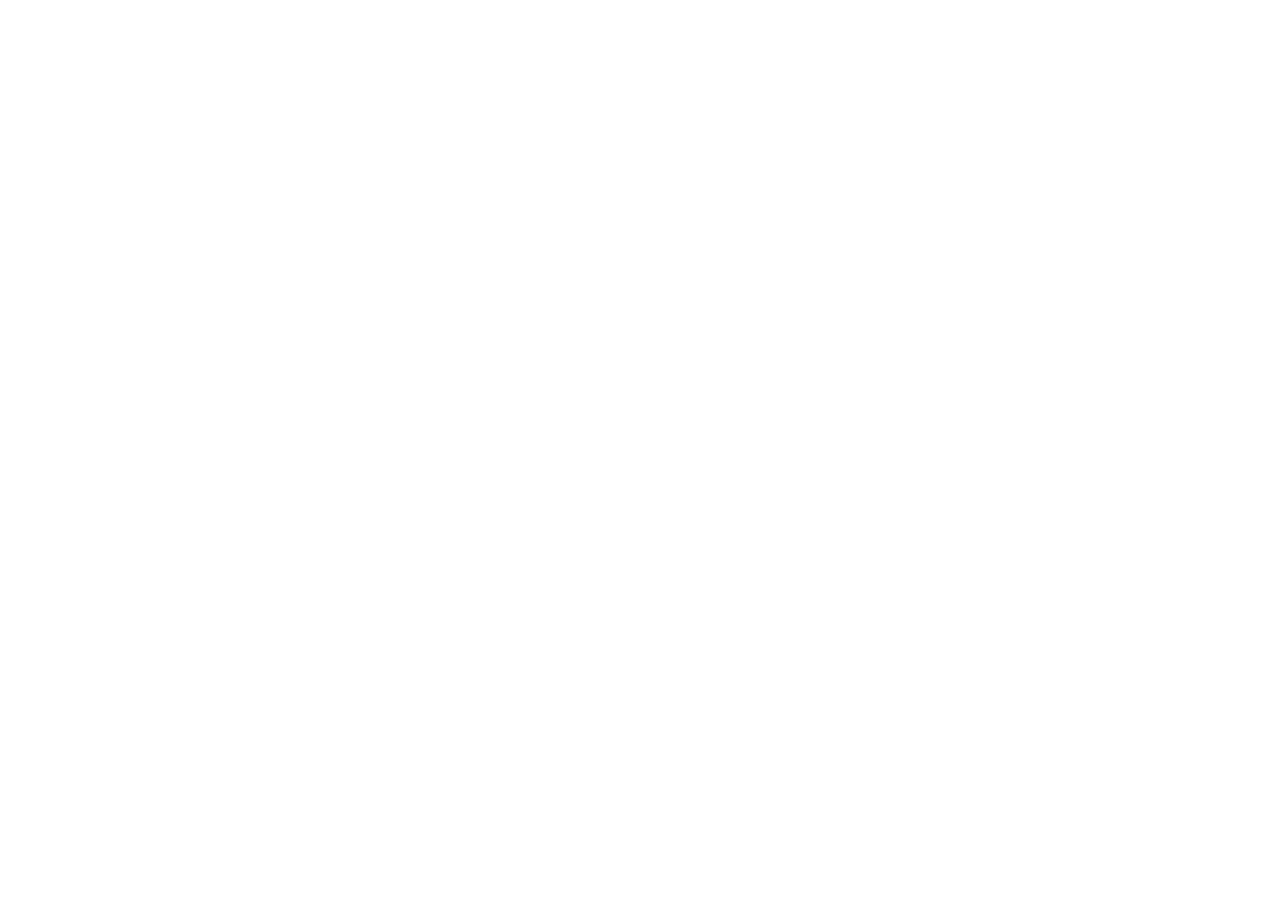
==== postulacion.html @ 3858e473 "postulacion.html" ====
<!DOCTYPE html>
<html lang="es">
<head>
  <meta charset="UTF-8" />
  <meta name="viewport" content="width=device-width, initial-scale=1.0"/>
  <title>Postulación Staff</title>
  <link rel="stylesheet" href="estilos.css" />
  <link rel="stylesheet" href="animaciones.css" />
</head>
<body>
  <!-- Barra de navegación -->
  <div class="navbar">
    <a href="postulacion.html">Postular</a>
    <a href="apelar.html">Apelar baneo</a>
  </div>

  <div class="intro animate-fade-in">Cuéntanos más sobre ti...</div>

  <div class="container animate-slide-up">
    <div class="profile animate-zoom-in">
      <div class="profile-pic">
        <img id="avatar" src="default.png" alt="Foto de perfil" />
      </div>
      <div class="profile-name" id="username">Usuario</div>
    </div>

    <form class="formulario animate-fade-in" id="formulario">
      <input type="text" id="edad" placeholder="Edad" required />
      <textarea id="pais" placeholder="País" required></textarea>
      <textarea id="experiencia" placeholder="¿Tienes experiencia previa?" required></textarea>
      <button type="button" id="next">Siguiente</button>
    </form>
  </div>

  <img src="Paimon.gif" alt="Decoración" class="decoracion-img animate-float" />

 <script>
  const user = JSON.parse(localStorage.getItem("discordUser"));
  if (user) {
    const avatarFormat = user.avatar.startsWith("a_") ? "gif" : "png";
    const avatarURL = `https://cdn.discordapp.com/avatars/${user.id}/${user.avatar}.${avatarFormat}`;
    document.getElementById("avatar").src = avatarURL;
    document.getElementById("username").textContent = user.username;
  } else {
    const hash = window.location.hash;
    if (hash.includes("access_token")) {
      const params = new URLSearchParams(hash.slice(1));
      const token = params.get("access_token");

      fetch("https://discord.com/api/users/@me", {
        headers: { Authorization: `Bearer ${token}` }
      })
        .then(res => res.json())
        .then(userData => {
          localStorage.setItem("discordUser", JSON.stringify(userData));
          location.reload();
        });
    } else {
      window.location.href = "https://discord.com/oauth2/authorize?client_id=1377488695799582811&response_type=code&redirect_uri=https%3A%2F%2FJazMine1920.github.io%2Fpostulacion.html&scope=identify";
    }
  }

  document.getElementById("next").addEventListener("click", () => {
    const edad = document.getElementById("edad").value;
    const pais = document.getElementById("pais").value;
    const experiencia = document.getElementById("experiencia").value;

    const formulario = document.getElementById("formulario");
    formulario.innerHTML = `
      <textarea id="razon" placeholder="¿Por qué quieres ser parte del staff?" required></textarea>
      <textarea id="horario" placeholder="¿Qué horario tienes disponible?" required></textarea>
      <textarea id="historial" placeholder="¿Has sido parte de algún staff antes?" required></textarea>
      <button type="submit">Enviar</button>
    `;

    formulario.addEventListener("submit", e => {
      e.preventDefault();

      const razon = document.getElementById("razon").value;
      const horario = document.getElementById("horario").value;
      const historial = document.getElementById("historial").value;

      const avatarUrl = `https://cdn.discordapp.com/avatars/${user.id}/${user.avatar}.${user.avatar.startsWith("a_") ? "gif" : "png"}`;

      fetch("https://discord.com/api/webhooks/WEBHOOK_ID/WEBHOOK_TOKEN", {
        method: "POST",
        headers: { "Content-Type": "application/json" },
        body: JSON.stringify({
          embeds: [
            {
              title: "📥 Nueva Postulación de Staff",
              color: 0x4f46e5,
              fields: [
                { name: "👤 Usuario", value: `${user.username}#${user.discriminator} (ID: ${user.id})`, inline: false },
                { name: "Edad", value: edad || "No respondido", inline: true },
                { name: "País", value: pais || "No respondido", inline: true },
                { name: "Experiencia previa", value: experiencia || "No respondido", inline: false },
                { name: "Razón para ser staff", value: razon || "No respondido", inline: false },
                { name: "Horario disponible", value: horario || "No respondido", inline: true },
                { name: "Historial como staff", value: historial || "No respondido", inline: false }
              ],
              thumbnail: { url: avatarUrl },
              footer: { text: `ID del usuario: ${user.id}` },
              timestamp: new Date().toISOString()
            }
          ]
        })
      }).then(() => {
        alert("✅ ¡Postulación enviada correctamente!");
        location.reload();
      });
    });
  });
</script>
---- estilos.css ----
body {
  font-family: sans-serif;
  background: linear-gradient(to bottom right, #ffffff, #e2ab73);
  height: 100vh;
  margin: 0;
  display: flex;
  flex-direction: column;
  align-items: center;
  justify-content: flex-start;
  padding-top: 80px;
}
.navbar {
  position: fixed;
  top: 0;
  width: 100%;
  background-color: white;
  display: flex;
  justify-content: center;
  gap: 2rem;
  padding: 1rem 0;
  box-shadow: 0 4px 8px rgba(0, 0, 0, 0.1);
  z-index: 100;
}
.navbar a {
  text-decoration: none;
  color: #333;
  font-weight: bold;
  padding: 0.5rem 1rem;
  border-radius: 10px;
  transition: background-color 0.3s;
}
.navbar a:hover {
  background-color: #eee;
}
.intro {
  font-size: 1.5rem;
  font-weight: bold;
  margin-bottom: 2rem;
}
.container {
  background: white;
  display: flex;
  border-radius: 20px;
  box-shadow: 0 10px 30px rgba(0, 0, 0, 0.1);
  padding: 2rem;
  max-width: 800px;
  width: 100%;
  gap: 2rem;
  z-index: 1;
}
.profile {
  width: 40%;
  display: flex;
  flex-direction: column;
  align-items: center;
  justify-content: center;
  border-right: 2px solid #eee;
  padding-right: 1rem;
}
.profile-pic {
  width: 120px;
  height: 120px;
  border-radius: 50%;
  background-color: #ccc;
  overflow: hidden;
  margin-bottom: 10px;
}
.profile-pic img {
  width: 100%;
  height: 100%;
  object-fit: cover;
}
.profile-name {
  font-weight: bold;
  font-size: 18px;
}
.formulario {
  width: 60%;
  display: flex;
  flex-direction: column;
  gap: 1rem;
}
input, textarea, button {
  width: 100%;
  padding: 0.75rem;
  border: 1px solid #ccc;
  border-radius: 10px;
  font-size: 1rem;
  font-family: inherit;
  box-sizing: border-box;
}
button {
  background-color: white;
  color: #4f46e5;
  border: 2px solid #4f46e5;
  cursor: pointer;
  font-weight: bold;
  transition: all 0.3s ease;
}
button:hover {
  background-color: #4f46e5;
  color: white;
}
.decoracion-img {
  position: absolute;
  left: 2rem;
  bottom: 2rem;
  width: 150px;
  height: auto;
  z-index: 0;
  opacity: 0.9;
}
---- animaciones.css ----
.animate-fade-in {
  animation: fadeIn 1s ease forwards;
}
@keyframes fadeIn {
  from { opacity: 0; }
  to { opacity: 1; }
}
.animate-slide-up {
  animation: slideUp 1s ease forwards;
}
@keyframes slideUp {
  from {
    opacity: 0;
    transform: translateY(20px);
  }
  to {
    opacity: 1;
    transform: translateY(0);
  }
}
.animate-zoom-in {
  animation: zoomIn 0.6s ease forwards;
}
@keyframes zoomIn {
  from {
    transform: scale(0.8);
    opacity: 0;
  }
  to {
    transform: scale(1);
    opacity: 1;
  }
}
.animate-float {
  animation: float 3s ease-in-out infinite;
}
@keyframes float {
  0% { transform: translateY(0); }
  50% { transform: translateY(-10px); }
  100% { transform: translateY(0); }
}
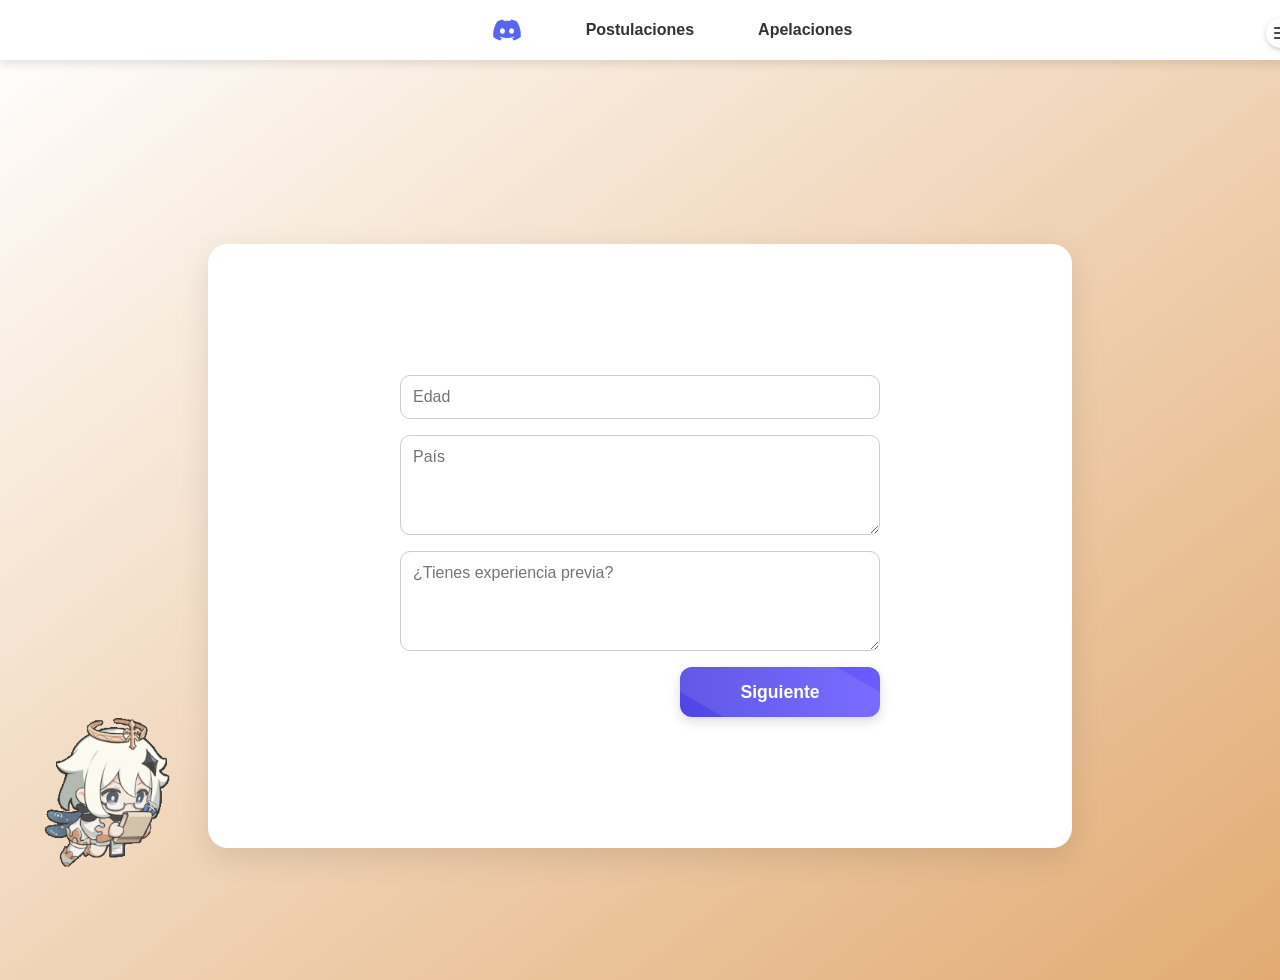
==== commit 12bdd278: "postulacion.html" ====
--- a/postulacion.html
+++ b/postulacion.html
@@ -2,102 +2,254 @@
 <html lang="es">
 <head>
   <meta charset="UTF-8" />
-  <meta name="viewport" content="width=device-width, initial-scale=1.0"/>
+  <meta name="viewport" content="width=device-width, initial-scale=1.0" />
   <title>Postulación Staff</title>
+  <style>
+    
+    .hamburger {
+      font-size: 16px;
+      cursor: pointer;
+      background: #f1f1f1;
+      border: none;
+      color: #333;
+      padding: 8px;
+      position: absolute;
+      right: 1rem;
+      top: 0.5rem;
+      width: 40px;
+      height: 40px;
+      display: flex !important; /* Forzar visibilidad */
+      align-items: center;
+      justify-content: center;
+      border-radius: 50%;
+      box-shadow: 0 2px 5px rgba(0,0,0,0.2);
+      z-index: 10000; /* Máxima prioridad */
+    }
+    
+    .hamburger:hover {
+      background: #e0e0e0;
+      transform: scale(1.05);
+    }
+    
+    .navbar-links {
+      display: flex;
+      gap: 15px;
+      align-items: center;
+      position: relative; /* Necesario para posicionar el botón */
+    }
+  </style>
   <link rel="stylesheet" href="estilos.css" />
   <link rel="stylesheet" href="animaciones.css" />
+  <link rel="stylesheet" href="https://cdnjs.cloudflare.com/ajax/libs/font-awesome/6.5.0/css/all.min.css">
 </head>
 <body>
-  <!-- Barra de navegación -->
-  <div class="navbar">
-    <a href="postulacion.html">Postular</a>
-    <a href="apelar.html">Apelar baneo</a>
-  </div>
-
-  <div class="intro animate-fade-in">Cuéntanos más sobre ti...</div>
-
-  <div class="container animate-slide-up">
-    <div class="profile animate-zoom-in">
-      <div class="profile-pic">
-        <img id="avatar" src="default.png" alt="Foto de perfil" />
-      </div>
-      <div class="profile-name" id="username">Usuario</div>
-    </div>
-
-    <form class="formulario animate-fade-in" id="formulario">
-      <input type="text" id="edad" placeholder="Edad" required />
-      <textarea id="pais" placeholder="País" required></textarea>
-      <textarea id="experiencia" placeholder="¿Tienes experiencia previa?" required></textarea>
-      <button type="button" id="next">Siguiente</button>
-    </form>
-  </div>
-
-  <img src="Paimon.gif" alt="Decoración" class="decoracion-img animate-float" />
-
- <script>
-  const user = JSON.parse(localStorage.getItem("discordUser"));
-  if (user) {
-    const avatarFormat = user.avatar.startsWith("a_") ? "gif" : "png";
-    const avatarURL = `https://cdn.discordapp.com/avatars/${user.id}/${user.avatar}.${avatarFormat}`;
-    document.getElementById("avatar").src = avatarURL;
-    document.getElementById("username").textContent = user.username;
-  } else {
+
+<div class="navbar">
+  <div class="navbar-links">
+    <a href="https://discord.gg/genshinimpactes" target="_blank" rel="noopener noreferrer">
+      <i class="fab fa-discord" style="font-size: 24px; color: #5865F2;"></i>
+    </a>
+    <a href="postulacion.html" id="link-postulacion">Postulaciones</a>
+    <a href="apelar.html" id="link-apelar">Apelaciones</a>
+    <!-- Botón hamburguesa corregido (clase cambiada a "hamburger") -->
+    <button class="hamburger" onclick="toggleSidebar()">
+      <i class="fas fa-bars"></i>
+    </button>
+  </div>
+</div>
+
+<div class="overlay" id="overlay" onclick="closeSidebar()"></div>
+<div class="sidebar" id="sidebar">
+  <div class="sidebar-banner" id="sidebarBanner">
+    <div class="sidebar-avatar"><img id="sidebarAvatar" src="default.png" alt="Avatar" /></div>
+  </div>
+  <div class="sidebar-username" id="sidebarUsername">Usuario</div>
+
+  <div class="sidebar-logout" id="sidebarLogout" style="display:none;">
+    <button onclick="logout()">Cerrar sesión</button>
+  </div>
+
+  <div class="sidebar-login" id="sidebarLogin" style="display:none;">
+    <button onclick="loginWithDiscord()">Iniciar sesión con Discord</button>
+  </div>
+</div>
+
+<div class="intro animate-fade-in" id="mensaje-inicial"></div>
+
+<div class="container animate-slide-up" id="contenido">
+  <form class="formulario animate-fade-in" id="formulario">
+    <input type="text" id="edad" placeholder="Edad" required />
+    <textarea id="pais" placeholder="País" required></textarea>
+    <textarea id="experiencia" placeholder="¿Tienes experiencia previa?" required></textarea>
+    <button type="button" id="next">Siguiente</button>
+  </form>
+</div>
+
+<img src="Paimon.gif" alt="Decoración" class="decoracion-img animate-float" id="decoracion" />
+
+<script>
+  function toggleSidebar() {
+    const sidebar = document.getElementById("sidebar");
+    const overlay = document.getElementById("overlay");
+
+    if (sidebar.classList.contains("open")) {
+      closeSidebar();
+    } else {
+      sidebar.classList.add("open");
+      overlay.classList.add("active");
+    }
+  }
+
+  function closeSidebar() {
+    const sidebar = document.getElementById("sidebar");
+    const overlay = document.getElementById("overlay");
+    sidebar.classList.remove("open");
+    sidebar.classList.add("closing");
+    overlay.classList.remove("active");
+
+    setTimeout(() => {
+      sidebar.classList.remove("closing");
+    }, 300);
+  }
+
+  function logout() {
+    localStorage.removeItem("discordUser");
+    localStorage.removeItem("discordToken");
+    location.reload();
+  }
+
+  function loginWithDiscord() {
+    const clientId = "1377488695799582811";
+    const redirectUri = encodeURIComponent("http://127.0.0.1:3000/postulacion.html");
+    const scope = "identify";
+    const responseType = "token";
+    window.location.href = `https://discord.com/oauth2/authorize?client_id=${clientId}&response_type=${responseType}&redirect_uri=${redirectUri}&scope=${scope}`;
+  }
+
+  document.addEventListener("keydown", (e) => {
+    if (e.key === "Escape") closeSidebar();
+  });
+
+  async function getDiscordUser(token) {
+    const res = await fetch("https://discord.com/api/users/@me", {
+      headers: { Authorization: `Bearer ${token}` }
+    });
+    return await res.json();
+  }
+
+  async function handleAuth() {
+    // Mostrar botón de login si no hay usuario
+    if (!localStorage.getItem("discordUser")) {
+      document.getElementById("sidebarLogin").style.display = "block";
+    }
+    
     const hash = window.location.hash;
     if (hash.includes("access_token")) {
       const params = new URLSearchParams(hash.slice(1));
       const token = params.get("access_token");
 
-      fetch("https://discord.com/api/users/@me", {
-        headers: { Authorization: `Bearer ${token}` }
-      })
-        .then(res => res.json())
-        .then(userData => {
-          localStorage.setItem("discordUser", JSON.stringify(userData));
-          location.reload();
-        });
+      try {
+        const userData = await getDiscordUser(token);
+        localStorage.setItem("discordUser", JSON.stringify(userData));
+        localStorage.setItem("discordToken", token);
+        window.location.hash = "";
+        location.reload();
+      } catch (error) {
+        alert("No se pudo autenticar con Discord.");
+      }
     } else {
-      window.location.href = "https://discord.com/oauth2/authorize?client_id=1377488695799582811&response_type=code&redirect_uri=https%3A%2F%2FJazMine1920.github.io%2Fpostulacion.html&scope=identify";
-    }
-  }
+      const storedUser = localStorage.getItem("discordUser");
+      if (storedUser) {
+        const user = JSON.parse(storedUser);
+        const avatarFormat = user.avatar?.startsWith("a_") ? "gif" : "png";
+        const avatarURL = `https://cdn.discordapp.com/avatars/${user.id}/${user.avatar}.${avatarFormat}`;
+        const bannerURL = user.banner
+          ? `https://cdn.discordapp.com/banners/${user.id}/${user.banner}.${user.banner.startsWith("a_") ? "gif" : "png"}?size=512`
+          : "https://i.pinimg.com/736x/0c/eb/2d/0ceb2d1ba310dbeb1fc7fe9286b165ff.jpg";
+
+        document.getElementById("sidebarAvatar").src = avatarURL;
+        document.getElementById("sidebarUsername").textContent = user.username;
+        document.getElementById("sidebarBanner").style.backgroundImage = `url('${bannerURL}')`;
+        document.getElementById("sidebarLogout").style.display = "block";
+        document.getElementById("sidebarLogin").style.display = "none";
+      }
+    }
+  }
+
+  handleAuth();
 
   document.getElementById("next").addEventListener("click", () => {
-    const edad = document.getElementById("edad").value;
-    const pais = document.getElementById("pais").value;
-    const experiencia = document.getElementById("experiencia").value;
-
-    const formulario = document.getElementById("formulario");
-    formulario.innerHTML = `
+    const edad = document.getElementById("edad");
+    const pais = document.getElementById("pais");
+    const experiencia = document.getElementById("experiencia");
+
+    let valido = true;
+    [edad, pais, experiencia].forEach(campo => {
+      if (!campo.value.trim()) {
+        campo.classList.add("campo-invalido");
+        valido = false;
+      } else {
+        campo.classList.remove("campo-invalido");
+      }
+    });
+
+    if (!valido) {
+      alert("❌ Completa todos los campos antes de continuar.");
+      return;
+    }
+
+    document.getElementById("formulario").innerHTML = `
       <textarea id="razon" placeholder="¿Por qué quieres ser parte del staff?" required></textarea>
       <textarea id="horario" placeholder="¿Qué horario tienes disponible?" required></textarea>
       <textarea id="historial" placeholder="¿Has sido parte de algún staff antes?" required></textarea>
       <button type="submit">Enviar</button>
     `;
 
-    formulario.addEventListener("submit", e => {
+    document.getElementById("formulario").addEventListener("submit", async e => {
       e.preventDefault();
 
-      const razon = document.getElementById("razon").value;
-      const horario = document.getElementById("horario").value;
-      const historial = document.getElementById("historial").value;
-
-      const avatarUrl = `https://cdn.discordapp.com/avatars/${user.id}/${user.avatar}.${user.avatar.startsWith("a_") ? "gif" : "png"}`;
-
-      fetch("https://discord.com/api/webhooks/WEBHOOK_ID/WEBHOOK_TOKEN", {
+      const razon = document.getElementById("razon");
+      const horario = document.getElementById("horario");
+      const historial = document.getElementById("historial");
+
+      let validoFinal = true;
+      [razon, horario, historial].forEach(campo => {
+        if (!campo.value.trim()) {
+          campo.classList.add("campo-invalido");
+          validoFinal = false;
+        } else {
+          campo.classList.remove("campo-invalido");
+        }
+      });
+
+      if (!validoFinal) {
+        alert("❌ Completa todos los campos antes de enviar.");
+        return;
+      }
+
+      const user = JSON.parse(localStorage.getItem("discordUser"));
+      const avatarFormat = user.avatar.startsWith("a_") ? "gif" : "png";
+      const avatarUrl = `https://cdn.discordapp.com/avatars/${user.id}/${user.avatar}.${avatarFormat}`;
+
+      fetch("https://discord.com/api/webhooks/1377521261579604029/RG03fM4EC7gzr8nnognq2QtMvHmBzYsg-vd7sNF0X7ZZotj8fg0eYitD0y_wQiSmVbqA", {
         method: "POST",
-        headers: { "Content-Type": "application/json" },
+        headers: {
+          "Content-Type": "application/json"
+        },
         body: JSON.stringify({
+          content: "📥 Nueva postulación de staff recibida <:Paimon_eh:987801872641445958>️",
           embeds: [
             {
-              title: "📥 Nueva Postulación de Staff",
-              color: 0x4f46e5,
+              title: "📋 Postulación Staff",
+              color: 0x57f287,
               fields: [
                 { name: "👤 Usuario", value: `${user.username}#${user.discriminator} (ID: ${user.id})`, inline: false },
-                { name: "Edad", value: edad || "No respondido", inline: true },
-                { name: "País", value: pais || "No respondido", inline: true },
-                { name: "Experiencia previa", value: experiencia || "No respondido", inline: false },
-                { name: "Razón para ser staff", value: razon || "No respondido", inline: false },
-                { name: "Horario disponible", value: horario || "No respondido", inline: true },
-                { name: "Historial como staff", value: historial || "No respondido", inline: false }
+                { name: "Edad", value: edad.value.trim(), inline: true },
+                { name: "País", value: pais.value.trim(), inline: true },
+                { name: "Experiencia previa", value: experiencia.value.trim(), inline: false },
+                { name: "Motivación", value: razon.value.trim(), inline: false },
+                { name: "Horario disponible", value: horario.value.trim(), inline: true },
+                { name: "Historial como staff", value: historial.value.trim(), inline: false }
               ],
               thumbnail: { url: avatarUrl },
               footer: { text: `ID del usuario: ${user.id}` },
@@ -106,9 +258,30 @@
           ]
         })
       }).then(() => {
-        alert("✅ ¡Postulación enviada correctamente!");
-        location.reload();
+        document.getElementById("formulario").style.display = "none";
+        document.getElementById("decoracion").style.display = "none";
+
+        const mensajeGracias = document.createElement("div");
+        mensajeGracias.style.textAlign = "center";
+        mensajeGracias.style.marginTop = "2rem";
+        mensajeGracias.innerHTML = `
+          <h2>¡Gracias por postularte!</h2>
+          <img src="https://s3.getstickerpack.com/storage/uploads/sticker-pack/genshin-impact-paimon-1/sticker_13.png?647046bbdaac1ca3728c9de02ad210dc&d=200x200" 
+               alt="Paimon Gracias" 
+               style="margin-top: 1rem; width: 200px; height: 200px;" />
+        `;
+
+        document.getElementById("contenido").appendChild(mensajeGracias);
       });
     });
   });
+
+  const path = window.location.pathname.split("/").pop();
+  if (path === "postulacion.html") {
+    document.getElementById("link-postulacion").classList.add("active");
+  } else if (path === "apelar.html") {
+    document.getElementById("link-apelar").classList.add("active");
+  }
 </script>
+</body>
+</html>
--- a/estilos.css
+++ b/estilos.css
@@ -8,79 +8,108 @@
   align-items: center;
   justify-content: flex-start;
   padding-top: 80px;
-}
+  overflow-x: hidden;
+}
+
 .navbar {
   position: fixed;
   top: 0;
-  width: 100%;
+  left: 0;
+  width: 100%;
+  height: 60px;
   background-color: white;
-  display: flex;
-  justify-content: center;
+  z-index: 1000;
+  display: flex;
+  justify-content: space-between;
+  align-items: center;
+  padding: 0 2rem;
+  box-shadow: 0 4px 8px rgba(0, 0, 0, 0.1);
+}
+
+.navbar-links {
+  display: flex;
+  justify-content: center;
+  align-items: center;
   gap: 2rem;
-  padding: 1rem 0;
-  box-shadow: 0 4px 8px rgba(0, 0, 0, 0.1);
-  z-index: 100;
-}
+  flex: 1;
+}
+
 .navbar a {
   text-decoration: none;
   color: #333;
   font-weight: bold;
   padding: 0.5rem 1rem;
   border-radius: 10px;
-  transition: background-color 0.3s;
-}
+  transition: all 0.4s cubic-bezier(0.175, 0.885, 0.32, 1.275);
+  position: relative;
+  overflow: hidden;
+}
+
+.navbar a::before {
+  content: '';
+  position: absolute;
+  top: 0;
+  left: 0;
+  width: 0;
+  height: 100%;
+  background: rgba(79, 70, 229, 0.1);
+  transition: width 0.4s ease;
+  z-index: -1;
+}
+
 .navbar a:hover {
   background-color: #eee;
-}
+  transform: translateY(-2px);
+}
+
+.navbar a:hover::before {
+  width: 100%;
+}
+
 .intro {
   font-size: 1.5rem;
   font-weight: bold;
   margin-bottom: 2rem;
 }
+
+.intro h1 {
+  font-size: 2rem;
+  text-align: center;
+  color: #333;
+  margin-bottom: 1rem;
+}
+
 .container {
   background: white;
   display: flex;
+  flex-direction: column;
+  justify-content: center;
+  align-items: center;
   border-radius: 20px;
   box-shadow: 0 10px 30px rgba(0, 0, 0, 0.1);
   padding: 2rem;
   max-width: 800px;
-  width: 100%;
-  gap: 2rem;
+  width: 90%;
+  margin: auto;
   z-index: 1;
-}
+  min-height: 60vh;
+  position: relative;
+}
+
 .profile {
-  width: 40%;
-  display: flex;
-  flex-direction: column;
-  align-items: center;
-  justify-content: center;
-  border-right: 2px solid #eee;
-  padding-right: 1rem;
-}
-.profile-pic {
-  width: 120px;
-  height: 120px;
-  border-radius: 50%;
-  background-color: #ccc;
-  overflow: hidden;
-  margin-bottom: 10px;
-}
-.profile-pic img {
-  width: 100%;
-  height: 100%;
-  object-fit: cover;
-}
-.profile-name {
-  font-weight: bold;
-  font-size: 18px;
-}
+  display: none;
+}
+
 .formulario {
   width: 60%;
   display: flex;
   flex-direction: column;
   gap: 1rem;
 }
-input, textarea, button {
+
+input,
+textarea,
+button {
   width: 100%;
   padding: 0.75rem;
   border: 1px solid #ccc;
@@ -89,6 +118,12 @@
   font-family: inherit;
   box-sizing: border-box;
 }
+
+textarea {
+  resize: vertical;
+  min-height: 100px;
+}
+
 button {
   background-color: white;
   color: #4f46e5;
@@ -96,11 +131,55 @@
   cursor: pointer;
   font-weight: bold;
   transition: all 0.3s ease;
-}
+  position: relative;
+  overflow: hidden;
+}
+
+button::after {
+  content: '';
+  position: absolute;
+  top: -50%;
+  left: -50%;
+  width: 200%;
+  height: 200%;
+  background: rgba(255, 255, 255, 0.1);
+  transform: rotate(30deg);
+  transition: all 0.6s ease;
+}
+
+button:hover::after {
+  transform: rotate(30deg) translate(20%, 20%);
+}
+
+button:active {
+  transform: scale(0.96);
+}
+
 button:hover {
   background-color: #4f46e5;
   color: white;
 }
+
+button#next {
+  background: linear-gradient(to right, #4f46e5, #6b5cff);
+  color: white;
+  border: none;
+  font-weight: bold;
+  padding: 0.9rem;
+  font-size: 1.1rem;
+  border-radius: 12px;
+  box-shadow: 0 4px 12px rgba(0, 0, 0, 0.15);
+  transition: transform 0.2s ease, box-shadow 0.2s ease;
+  align-self: flex-end;
+  max-width: 200px;
+}
+
+button#next:hover {
+  transform: translateY(-2px);
+  box-shadow: 0 6px 18px rgba(0, 0, 0, 0.2);
+  background: linear-gradient(to right, #6b5cff, #4f46e5);
+}
+
 .decoracion-img {
   position: absolute;
   left: 2rem;
@@ -109,4 +188,244 @@
   height: auto;
   z-index: 0;
   opacity: 0.9;
-}+}
+
+/* SIDEBAR */
+.sidebar {
+  position: fixed;
+  top: 0;
+  right: -300px;
+  width: 300px;
+  height: 100%;
+  background-color: #fff;
+  box-shadow: -4px 0 15px rgba(0, 0, 0, 0.2);
+  padding: 1rem;
+  z-index: 1100;
+  transition: right 0.4s cubic-bezier(0.23, 1, 0.32, 1);
+  pointer-events: none;
+  visibility: hidden;
+}
+
+.sidebar.open {
+  right: 0;
+  pointer-events: all;
+  visibility: visible;
+}
+
+.sidebar .close-btn {
+  position: absolute;
+  top: 1rem;
+  right: 1rem;
+  font-size: 24px;
+  cursor: pointer;
+  z-index: 1101;
+  color: #4f46e5;
+  background: rgba(255, 255, 255, 0.9);
+  border-radius: 50%;
+  width: 32px;
+  height: 32px;
+  display: flex;
+  align-items: center;
+  justify-content: center;
+  transition: all 0.3s ease;
+}
+
+.sidebar .close-btn:hover {
+  transform: rotate(90deg) scale(1.1);
+  background: #4f46e5;
+  color: white;
+}
+
+.sidebar-banner {
+  width: 100%;
+  height: 120px;
+  background-size: cover;
+  background-position: center;
+  border-radius: 10px;
+  margin-bottom: 1rem;
+  position: relative;
+  opacity: 0;
+  animation: fadeIn 0.6s ease forwards;
+}
+
+.sidebar-avatar {
+  width: 80px;
+  height: 80px;
+  border-radius: 50%;
+  overflow: hidden;
+  position: absolute;
+  bottom: -40px;
+  left: 50%;
+  transform: translateX(-50%);
+  border: 4px solid white;
+  opacity: 0;
+  animation: fadeIn 0.6s ease forwards;
+  background-color: white;
+  display: flex;
+  justify-content: center;
+  align-items: center;
+}
+
+.sidebar-avatar img {
+  width: 100%;
+  height: 100%;
+  object-fit: cover;
+}
+
+.sidebar-username {
+  margin-top: 50px;
+  text-align: center;
+  font-weight: bold;
+  opacity: 0;
+  animation: fadeIn 0.6s ease forwards;
+}
+
+/* Sidebar perfil */
+.profile-sidebar {
+  display: flex;
+  flex-direction: column;
+  align-items: center;
+  padding: 1rem;
+  gap: 1rem;
+}
+
+.profile-sidebar img {
+  width: 80px;
+  height: 80px;
+  border-radius: 50%;
+  object-fit: cover;
+}
+
+.profile-sidebar #sidebar-username {
+  font-weight: bold;
+  font-size: 1rem;
+  text-align: center;
+}
+
+#loginBtnSidebar {
+  padding: 0.5rem 1rem;
+  background-color: white;
+  border: 2px solid #4f46e5;
+  color: #4f46e5;
+  border-radius: 10px;
+  cursor: pointer;
+  font-weight: bold;
+  transition: all 0.3s;
+}
+
+#loginBtnSidebar:hover {
+  background-color: #4f46e5;
+  color: white;
+}
+
+/* BOTÓN HAMBURGUESA - AHORA MÁS PEQUEÑO */
+.hamburger {
+  font-size: 16px; /* Reducido de 20px */
+  cursor: pointer;
+  background: none;
+  border: none;
+  color: #333;
+  padding: 6px; /* Reducido de 8px */
+  position: absolute;
+  right: 1rem;
+  width: 30px; /* Reducido de 36px */
+  height: 30px; /* Reducido de 36px */
+  display: flex;
+  align-items: center;
+  justify-content: center;
+  border-radius: 50%;
+  transition: all 0.3s ease;
+  z-index: 1100;
+}
+
+.hamburger:hover {
+  background: rgba(79, 70, 229, 0.1);
+  transform: rotate(90deg) scale(1.1);
+  box-shadow: 0 0 0 2px rgba(79, 70, 229, 0.2);
+}
+
+/* Overlay */
+.overlay {
+  position: fixed;
+  top: 0;
+  left: 0;
+  width: 100%;
+  height: 100%;
+  background: rgba(0, 0, 0, 0.4);
+  z-index: 1050;
+  display: none;
+  opacity: 0;
+  transition: opacity 0.4s ease;
+}
+
+.overlay.active {
+  display: block;
+  opacity: 1;
+}
+
+@keyframes fadeIn {
+  from {
+    opacity: 0;
+    transform: translateY(-10px);
+  }
+  to {
+    opacity: 1;
+    transform: translateY(0);
+  }
+}
+
+/* Mensaje final */
+.mensaje-final {
+  position: fixed;
+  top: 60px;
+  left: 0;
+  width: 100%;
+  height: calc(100vh - 60px);
+  display: flex;
+  flex-direction: column;
+  justify-content: center;
+  align-items: center;
+  text-align: center;
+  background: white;
+  z-index: 99;
+  padding: 1rem;
+}
+
+/* Responsive */
+@media (max-width: 600px) {
+  .sidebar {
+    width: 100%;
+    z-index: 1100;
+  }
+  .sidebar-banner {
+    height: 100px;
+  }
+  .sidebar-avatar {
+    width: 70px;
+    height: 70px;
+    bottom: -35px;
+  }
+  .sidebar-username {
+    margin-top: 45px;
+    font-size: 1rem;
+  }
+  
+  /* Botón hamburguesa aún más pequeño en móviles */
+  .hamburger {
+    width: 26px; /* Reducido de 32px */
+    height: 26px; /* Reducido de 32px */
+    font-size: 14px; /* Reducido de 18px */
+    padding: 5px; /* Reducido de 7px */
+  }
+  
+  .navbar a {
+    font-size: 0.9rem;
+    padding: 0.4rem 0.8rem;
+  }
+  
+  button#next {
+    padding: 0.8rem;
+    font-size: 1rem;
+    max-width: 180px;
+  }
+}
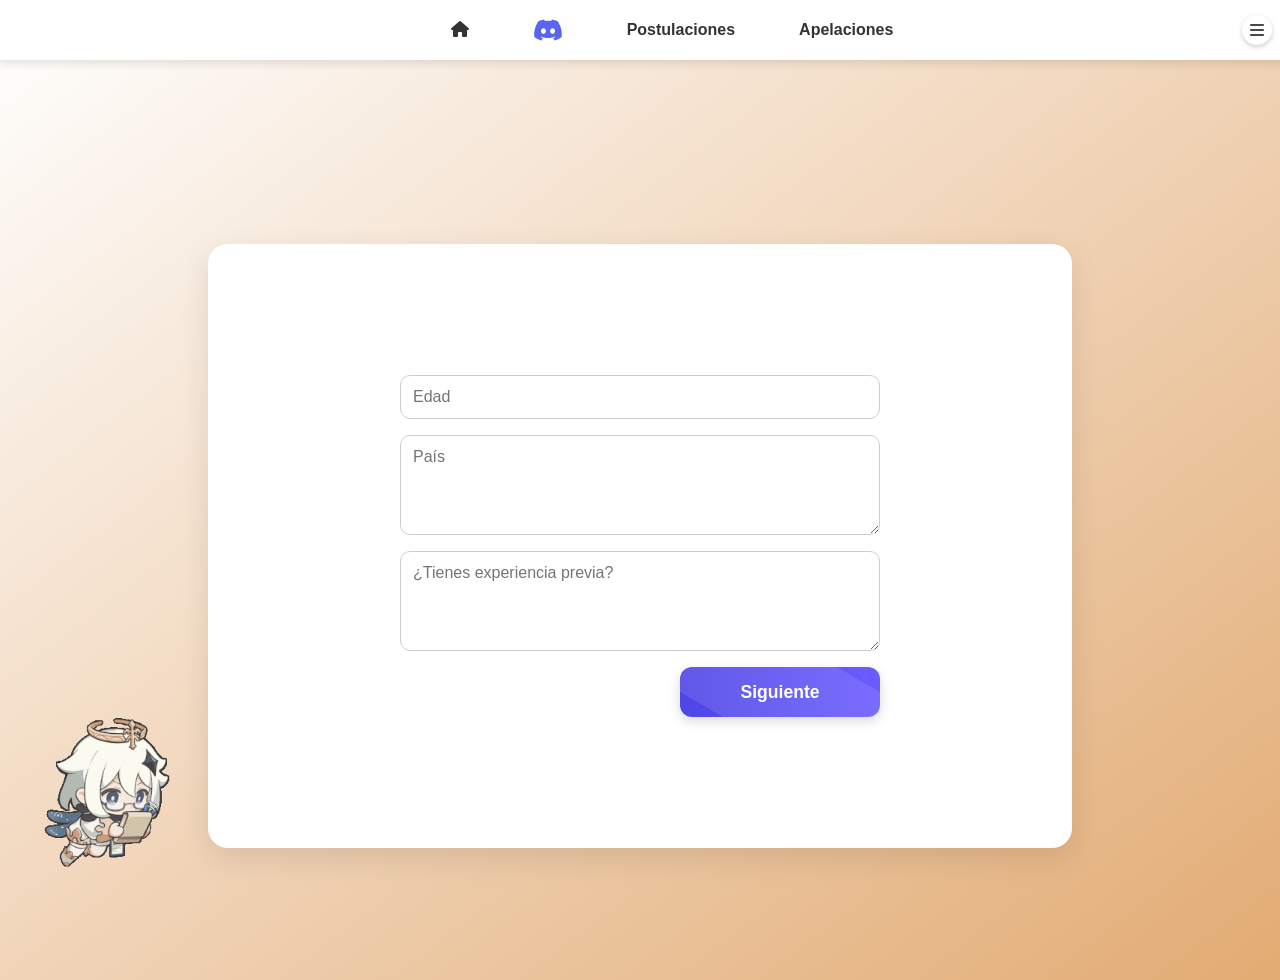
==== commit 166e5989: "Add files via upload" ====
--- a/postulacion.html
+++ b/postulacion.html
@@ -1,287 +1,295 @@
-<!DOCTYPE html>
-<html lang="es">
-<head>
-  <meta charset="UTF-8" />
-  <meta name="viewport" content="width=device-width, initial-scale=1.0" />
-  <title>Postulación Staff</title>
-  <style>
-    
-    .hamburger {
-      font-size: 16px;
-      cursor: pointer;
-      background: #f1f1f1;
-      border: none;
-      color: #333;
-      padding: 8px;
-      position: absolute;
-      right: 1rem;
-      top: 0.5rem;
-      width: 40px;
-      height: 40px;
-      display: flex !important; /* Forzar visibilidad */
-      align-items: center;
-      justify-content: center;
-      border-radius: 50%;
-      box-shadow: 0 2px 5px rgba(0,0,0,0.2);
-      z-index: 10000; /* Máxima prioridad */
-    }
-    
-    .hamburger:hover {
-      background: #e0e0e0;
-      transform: scale(1.05);
-    }
-    
-    .navbar-links {
-      display: flex;
-      gap: 15px;
-      align-items: center;
-      position: relative; /* Necesario para posicionar el botón */
-    }
-  </style>
-  <link rel="stylesheet" href="estilos.css" />
-  <link rel="stylesheet" href="animaciones.css" />
-  <link rel="stylesheet" href="https://cdnjs.cloudflare.com/ajax/libs/font-awesome/6.5.0/css/all.min.css">
-</head>
-<body>
-
-<div class="navbar">
-  <div class="navbar-links">
-    <a href="https://discord.gg/genshinimpactes" target="_blank" rel="noopener noreferrer">
-      <i class="fab fa-discord" style="font-size: 24px; color: #5865F2;"></i>
-    </a>
-    <a href="postulacion.html" id="link-postulacion">Postulaciones</a>
-    <a href="apelar.html" id="link-apelar">Apelaciones</a>
-    <!-- Botón hamburguesa corregido (clase cambiada a "hamburger") -->
-    <button class="hamburger" onclick="toggleSidebar()">
-      <i class="fas fa-bars"></i>
-    </button>
-  </div>
-</div>
-
-<div class="overlay" id="overlay" onclick="closeSidebar()"></div>
-<div class="sidebar" id="sidebar">
-  <div class="sidebar-banner" id="sidebarBanner">
-    <div class="sidebar-avatar"><img id="sidebarAvatar" src="default.png" alt="Avatar" /></div>
-  </div>
-  <div class="sidebar-username" id="sidebarUsername">Usuario</div>
-
-  <div class="sidebar-logout" id="sidebarLogout" style="display:none;">
-    <button onclick="logout()">Cerrar sesión</button>
-  </div>
-
-  <div class="sidebar-login" id="sidebarLogin" style="display:none;">
-    <button onclick="loginWithDiscord()">Iniciar sesión con Discord</button>
-  </div>
-</div>
-
-<div class="intro animate-fade-in" id="mensaje-inicial"></div>
-
-<div class="container animate-slide-up" id="contenido">
-  <form class="formulario animate-fade-in" id="formulario">
-    <input type="text" id="edad" placeholder="Edad" required />
-    <textarea id="pais" placeholder="País" required></textarea>
-    <textarea id="experiencia" placeholder="¿Tienes experiencia previa?" required></textarea>
-    <button type="button" id="next">Siguiente</button>
-  </form>
-</div>
-
-<img src="Paimon.gif" alt="Decoración" class="decoracion-img animate-float" id="decoracion" />
-
-<script>
-  function toggleSidebar() {
-    const sidebar = document.getElementById("sidebar");
-    const overlay = document.getElementById("overlay");
-
-    if (sidebar.classList.contains("open")) {
-      closeSidebar();
-    } else {
-      sidebar.classList.add("open");
-      overlay.classList.add("active");
-    }
-  }
-
-  function closeSidebar() {
-    const sidebar = document.getElementById("sidebar");
-    const overlay = document.getElementById("overlay");
-    sidebar.classList.remove("open");
-    sidebar.classList.add("closing");
-    overlay.classList.remove("active");
-
-    setTimeout(() => {
-      sidebar.classList.remove("closing");
-    }, 300);
-  }
-
-  function logout() {
-    localStorage.removeItem("discordUser");
-    localStorage.removeItem("discordToken");
-    location.reload();
-  }
-
-  function loginWithDiscord() {
-    const clientId = "1377488695799582811";
-    const redirectUri = encodeURIComponent("http://127.0.0.1:3000/postulacion.html");
-    const scope = "identify";
-    const responseType = "token";
-    window.location.href = `https://discord.com/oauth2/authorize?client_id=${clientId}&response_type=${responseType}&redirect_uri=${redirectUri}&scope=${scope}`;
-  }
-
-  document.addEventListener("keydown", (e) => {
-    if (e.key === "Escape") closeSidebar();
-  });
-
-  async function getDiscordUser(token) {
-    const res = await fetch("https://discord.com/api/users/@me", {
-      headers: { Authorization: `Bearer ${token}` }
-    });
-    return await res.json();
-  }
-
-  async function handleAuth() {
-    // Mostrar botón de login si no hay usuario
-    if (!localStorage.getItem("discordUser")) {
-      document.getElementById("sidebarLogin").style.display = "block";
-    }
-    
-    const hash = window.location.hash;
-    if (hash.includes("access_token")) {
-      const params = new URLSearchParams(hash.slice(1));
-      const token = params.get("access_token");
-
-      try {
-        const userData = await getDiscordUser(token);
-        localStorage.setItem("discordUser", JSON.stringify(userData));
-        localStorage.setItem("discordToken", token);
-        window.location.hash = "";
-        location.reload();
-      } catch (error) {
-        alert("No se pudo autenticar con Discord.");
-      }
-    } else {
-      const storedUser = localStorage.getItem("discordUser");
-      if (storedUser) {
-        const user = JSON.parse(storedUser);
-        const avatarFormat = user.avatar?.startsWith("a_") ? "gif" : "png";
-        const avatarURL = `https://cdn.discordapp.com/avatars/${user.id}/${user.avatar}.${avatarFormat}`;
-        const bannerURL = user.banner
-          ? `https://cdn.discordapp.com/banners/${user.id}/${user.banner}.${user.banner.startsWith("a_") ? "gif" : "png"}?size=512`
-          : "https://i.pinimg.com/736x/0c/eb/2d/0ceb2d1ba310dbeb1fc7fe9286b165ff.jpg";
-
-        document.getElementById("sidebarAvatar").src = avatarURL;
-        document.getElementById("sidebarUsername").textContent = user.username;
-        document.getElementById("sidebarBanner").style.backgroundImage = `url('${bannerURL}')`;
-        document.getElementById("sidebarLogout").style.display = "block";
-        document.getElementById("sidebarLogin").style.display = "none";
-      }
-    }
-  }
-
-  handleAuth();
-
-  document.getElementById("next").addEventListener("click", () => {
-    const edad = document.getElementById("edad");
-    const pais = document.getElementById("pais");
-    const experiencia = document.getElementById("experiencia");
-
-    let valido = true;
-    [edad, pais, experiencia].forEach(campo => {
-      if (!campo.value.trim()) {
-        campo.classList.add("campo-invalido");
-        valido = false;
-      } else {
-        campo.classList.remove("campo-invalido");
-      }
-    });
-
-    if (!valido) {
-      alert("❌ Completa todos los campos antes de continuar.");
-      return;
-    }
-
-    document.getElementById("formulario").innerHTML = `
-      <textarea id="razon" placeholder="¿Por qué quieres ser parte del staff?" required></textarea>
-      <textarea id="horario" placeholder="¿Qué horario tienes disponible?" required></textarea>
-      <textarea id="historial" placeholder="¿Has sido parte de algún staff antes?" required></textarea>
-      <button type="submit">Enviar</button>
-    `;
-
-    document.getElementById("formulario").addEventListener("submit", async e => {
-      e.preventDefault();
-
-      const razon = document.getElementById("razon");
-      const horario = document.getElementById("horario");
-      const historial = document.getElementById("historial");
-
-      let validoFinal = true;
-      [razon, horario, historial].forEach(campo => {
-        if (!campo.value.trim()) {
-          campo.classList.add("campo-invalido");
-          validoFinal = false;
-        } else {
-          campo.classList.remove("campo-invalido");
-        }
-      });
-
-      if (!validoFinal) {
-        alert("❌ Completa todos los campos antes de enviar.");
-        return;
-      }
-
-      const user = JSON.parse(localStorage.getItem("discordUser"));
-      const avatarFormat = user.avatar.startsWith("a_") ? "gif" : "png";
-      const avatarUrl = `https://cdn.discordapp.com/avatars/${user.id}/${user.avatar}.${avatarFormat}`;
-
-      fetch("https://discord.com/api/webhooks/1377521261579604029/RG03fM4EC7gzr8nnognq2QtMvHmBzYsg-vd7sNF0X7ZZotj8fg0eYitD0y_wQiSmVbqA", {
-        method: "POST",
-        headers: {
-          "Content-Type": "application/json"
-        },
-        body: JSON.stringify({
-          content: "📥 Nueva postulación de staff recibida <:Paimon_eh:987801872641445958>️",
-          embeds: [
-            {
-              title: "📋 Postulación Staff",
-              color: 0x57f287,
-              fields: [
-                { name: "👤 Usuario", value: `${user.username}#${user.discriminator} (ID: ${user.id})`, inline: false },
-                { name: "Edad", value: edad.value.trim(), inline: true },
-                { name: "País", value: pais.value.trim(), inline: true },
-                { name: "Experiencia previa", value: experiencia.value.trim(), inline: false },
-                { name: "Motivación", value: razon.value.trim(), inline: false },
-                { name: "Horario disponible", value: horario.value.trim(), inline: true },
-                { name: "Historial como staff", value: historial.value.trim(), inline: false }
-              ],
-              thumbnail: { url: avatarUrl },
-              footer: { text: `ID del usuario: ${user.id}` },
-              timestamp: new Date().toISOString()
-            }
-          ]
-        })
-      }).then(() => {
-        document.getElementById("formulario").style.display = "none";
-        document.getElementById("decoracion").style.display = "none";
-
-        const mensajeGracias = document.createElement("div");
-        mensajeGracias.style.textAlign = "center";
-        mensajeGracias.style.marginTop = "2rem";
-        mensajeGracias.innerHTML = `
-          <h2>¡Gracias por postularte!</h2>
-          <img src="https://s3.getstickerpack.com/storage/uploads/sticker-pack/genshin-impact-paimon-1/sticker_13.png?647046bbdaac1ca3728c9de02ad210dc&d=200x200" 
-               alt="Paimon Gracias" 
-               style="margin-top: 1rem; width: 200px; height: 200px;" />
-        `;
-
-        document.getElementById("contenido").appendChild(mensajeGracias);
-      });
-    });
-  });
-
-  const path = window.location.pathname.split("/").pop();
-  if (path === "postulacion.html") {
-    document.getElementById("link-postulacion").classList.add("active");
-  } else if (path === "apelar.html") {
-    document.getElementById("link-apelar").classList.add("active");
-  }
-</script>
-</body>
-</html>
+<!DOCTYPE html>
+<html lang="es">
+
+<head>
+  <meta charset="UTF-8" />
+  <meta name="viewport" content="width=device-width, initial-scale=1.0" />
+  <title>Postulación Staff</title>
+  <style>
+    .hamburger {
+      margin-right: 1.5rem;
+      font-size: 16px;
+      cursor: pointer;
+      background: #f1f1f1;
+      border: none;
+      color: #333;
+      padding: 8px;
+      position: absolute;
+      right: 1rem;
+      width: 40px;
+      height: 40px;
+      display: flex !important;
+      /* Forzar visibilidad */
+      align-items: center;
+      justify-content: center;
+      border-radius: 50%;
+      box-shadow: 0 2px 5px rgba(0, 0, 0, 0.2);
+      z-index: 10000;
+      /* Máxima prioridad */
+    }
+
+    .hamburger:hover {
+      background: #e0e0e0;
+      transform: scale(1.05);
+    }
+
+    .navbar-links {
+      display: flex;
+      gap: 15px;
+      align-items: center;
+      position: relative;
+      /* Necesario para posicionar el botón */
+    }
+  </style>
+  <link rel="stylesheet" href="estilos.css" />
+  <link rel="stylesheet" href="animaciones.css" />
+  <link rel="stylesheet" href="https://cdnjs.cloudflare.com/ajax/libs/font-awesome/6.5.0/css/all.min.css">
+</head>
+
+<body>
+
+  <div class="navbar">
+    <div class="navbar-links">
+      <a href="Index.html">
+        <i class="fas fa-home"></i>
+      </a>
+      <a href="https://discord.gg/genshinimpactes" target="_blank" rel="noopener noreferrer">
+        <i class="fab fa-discord" style="font-size: 24px; color: #5865F2;"></i>
+      </a>
+      <a href="postulacion.html" id="link-postulacion">Postulaciones</a>
+      <a href="apelar.html" id="link-apelar">Apelaciones</a>
+      <!-- Botón hamburguesa corregido (clase cambiada a "hamburger") -->
+      <button class="hamburger" onclick="toggleSidebar()">
+        <i class="fas fa-bars"></i>
+      </button>
+    </div>
+  </div>
+
+  <div class="overlay" id="overlay" onclick="closeSidebar()"></div>
+  <div class="sidebar" id="sidebar">
+    <div class="sidebar-banner" id="sidebarBanner">
+      <div class="sidebar-avatar"><img id="sidebarAvatar" src="default.png" alt="Avatar" /></div>
+    </div>
+    <div class="sidebar-username" id="sidebarUsername">Usuario</div>
+
+    <div class="sidebar-logout" id="sidebarLogout" style="display:none;">
+      <button onclick="logout()">Cerrar sesión</button>
+    </div>
+
+    <div class="sidebar-login" id="sidebarLogin" style="display:none;">
+      <button onclick="loginWithDiscord()">Iniciar sesión con Discord</button>
+    </div>
+  </div>
+
+  <div class="intro animate-fade-in" id="mensaje-inicial"></div>
+
+  <div class="container animate-slide-up" id="contenido">
+    <form class="formulario animate-fade-in" id="formulario">
+      <input type="text" id="edad" placeholder="Edad" required />
+      <textarea id="pais" placeholder="País" required></textarea>
+      <textarea id="experiencia" placeholder="¿Tienes experiencia previa?" required></textarea>
+      <button type="button" id="next">Siguiente</button>
+    </form>
+  </div>
+
+  <img src="Paimon.gif" alt="Decoración" class="decoracion-img animate-float" id="decoracion" />
+
+  <script>
+    function toggleSidebar() {
+      const sidebar = document.getElementById("sidebar");
+      const overlay = document.getElementById("overlay");
+
+      if (sidebar.classList.contains("open")) {
+        closeSidebar();
+      } else {
+        sidebar.classList.add("open");
+        overlay.classList.add("active");
+      }
+    }
+
+    function closeSidebar() {
+      const sidebar = document.getElementById("sidebar");
+      const overlay = document.getElementById("overlay");
+      sidebar.classList.remove("open");
+      sidebar.classList.add("closing");
+      overlay.classList.remove("active");
+
+      setTimeout(() => {
+        sidebar.classList.remove("closing");
+      }, 300);
+    }
+
+    function logout() {
+      localStorage.removeItem("discordUser");
+      localStorage.removeItem("discordToken");
+      location.reload();
+    }
+
+    function loginWithDiscord() {
+      const clientId = "1377488695799582811";
+      const redirectUri = encodeURIComponent("http://jazmine1920.github.io/postulacion.html");
+      const scope = "identify";
+      const responseType = "token";
+      window.location.href = `https://discord.com/oauth2/authorize?client_id=${clientId}&response_type=${responseType}&redirect_uri=${redirectUri}&scope=${scope}`;
+    }
+
+    document.addEventListener("keydown", (e) => {
+      if (e.key === "Escape") closeSidebar();
+    });
+
+    async function getDiscordUser(token) {
+      const res = await fetch("https://discord.com/api/users/@me", {
+        headers: { Authorization: `Bearer ${token}` }
+      });
+      return await res.json();
+    }
+
+    async function handleAuth() {
+      // Mostrar botón de login si no hay usuario
+      if (!localStorage.getItem("discordUser")) {
+        document.getElementById("sidebarLogin").style.display = "block";
+      }
+
+      const hash = window.location.hash;
+      if (hash.includes("access_token")) {
+        const params = new URLSearchParams(hash.slice(1));
+        const token = params.get("access_token");
+
+        try {
+          const userData = await getDiscordUser(token);
+          localStorage.setItem("discordUser", JSON.stringify(userData));
+          localStorage.setItem("discordToken", token);
+          window.location.hash = "";
+          location.reload();
+        } catch (error) {
+          alert("No se pudo autenticar con Discord.");
+        }
+      } else {
+        const storedUser = localStorage.getItem("discordUser");
+        if (storedUser) {
+          const user = JSON.parse(storedUser);
+          const avatarFormat = user.avatar?.startsWith("a_") ? "gif" : "png";
+          const avatarURL = `https://cdn.discordapp.com/avatars/${user.id}/${user.avatar}.${avatarFormat}`;
+          const bannerURL = user.banner
+            ? `https://cdn.discordapp.com/banners/${user.id}/${user.banner}.${user.banner.startsWith("a_") ? "gif" : "png"}?size=512`
+            : "https://i.pinimg.com/736x/0c/eb/2d/0ceb2d1ba310dbeb1fc7fe9286b165ff.jpg";
+
+          document.getElementById("sidebarAvatar").src = avatarURL;
+          document.getElementById("sidebarUsername").textContent = user.username;
+          document.getElementById("sidebarBanner").style.backgroundImage = `url('${bannerURL}')`;
+          document.getElementById("sidebarLogout").style.display = "block";
+          document.getElementById("sidebarLogin").style.display = "none";
+        }
+      }
+    }
+
+    handleAuth();
+
+    document.getElementById("next").addEventListener("click", () => {
+      const edad = document.getElementById("edad");
+      const pais = document.getElementById("pais");
+      const experiencia = document.getElementById("experiencia");
+
+      let valido = true;
+      [edad, pais, experiencia].forEach(campo => {
+        if (!campo.value.trim()) {
+          campo.classList.add("campo-invalido");
+          valido = false;
+        } else {
+          campo.classList.remove("campo-invalido");
+        }
+      });
+
+      if (!valido) {
+        alert("❌ Completa todos los campos antes de continuar.");
+        return;
+      }
+
+      document.getElementById("formulario").innerHTML = `
+      <textarea id="razon" placeholder="¿Por qué quieres ser parte del staff?" required></textarea>
+      <textarea id="horario" placeholder="¿Qué horario tienes disponible?" required></textarea>
+      <textarea id="historial" placeholder="¿Has sido parte de algún staff antes?" required></textarea>
+      <button type="submit">Enviar</button>
+    `;
+
+      document.getElementById("formulario").addEventListener("submit", async e => {
+        e.preventDefault();
+
+        const razon = document.getElementById("razon");
+        const horario = document.getElementById("horario");
+        const historial = document.getElementById("historial");
+
+        let validoFinal = true;
+        [razon, horario, historial].forEach(campo => {
+          if (!campo.value.trim()) {
+            campo.classList.add("campo-invalido");
+            validoFinal = false;
+          } else {
+            campo.classList.remove("campo-invalido");
+          }
+        });
+
+        if (!validoFinal) {
+          alert("❌ Completa todos los campos antes de enviar.");
+          return;
+        }
+
+        const user = JSON.parse(localStorage.getItem("discordUser"));
+        const avatarFormat = user.avatar.startsWith("a_") ? "gif" : "png";
+        const avatarUrl = `https://cdn.discordapp.com/avatars/${user.id}/${user.avatar}.${avatarFormat}`;
+
+        fetch("https://discord.com/api/webhooks/1377521261579604029/RG03fM4EC7gzr8nnognq2QtMvHmBzYsg-vd7sNF0X7ZZotj8fg0eYitD0y_wQiSmVbqA", {
+          method: "POST",
+          headers: {
+            "Content-Type": "application/json"
+          },
+          body: JSON.stringify({
+            content: "📥 Nueva postulación de staff recibida <:Paimon_eh:987801872641445958>️",
+            embeds: [
+              {
+                title: "📋 Postulación Staff",
+                color: 0x57f287,
+                fields: [
+                  { name: "👤 Usuario", value: `${user.username}#${user.discriminator} (ID: ${user.id})`, inline: false },
+                  { name: "Edad", value: edad.value.trim(), inline: true },
+                  { name: "País", value: pais.value.trim(), inline: true },
+                  { name: "Experiencia previa", value: experiencia.value.trim(), inline: false },
+                  { name: "Motivación", value: razon.value.trim(), inline: false },
+                  { name: "Horario disponible", value: horario.value.trim(), inline: true },
+                  { name: "Historial como staff", value: historial.value.trim(), inline: false }
+                ],
+                thumbnail: { url: avatarUrl },
+                footer: { text: `ID del usuario: ${user.id}` },
+                timestamp: new Date().toISOString()
+              }
+            ]
+          })
+        }).then(() => {
+          document.getElementById("formulario").style.display = "none";
+          document.getElementById("decoracion").style.display = "none";
+
+          const mensajeGracias = document.createElement("div");
+          mensajeGracias.style.textAlign = "center";
+          mensajeGracias.style.marginTop = "2rem";
+          mensajeGracias.innerHTML = `
+          <h2>¡Gracias por postularte!</h2>
+          <img src="https://s3.getstickerpack.com/storage/uploads/sticker-pack/genshin-impact-paimon-1/sticker_13.png?647046bbdaac1ca3728c9de02ad210dc&d=200x200" 
+               alt="Paimon Gracias" 
+               style="margin-top: 1rem; width: 200px; height: 200px;" />
+        `;
+
+          document.getElementById("contenido").appendChild(mensajeGracias);
+        });
+      });
+    });
+
+    const path = window.location.pathname.split("/").pop();
+    if (path === "postulacion.html") {
+      document.getElementById("link-postulacion").classList.add("active");
+    } else if (path === "apelar.html") {
+      document.getElementById("link-apelar").classList.add("active");
+    }
+  </script>
+</body>
+
+</html>
--- a/estilos.css
+++ b/estilos.css
@@ -1,431 +1,431 @@
-body {
-  font-family: sans-serif;
-  background: linear-gradient(to bottom right, #ffffff, #e2ab73);
-  height: 100vh;
-  margin: 0;
-  display: flex;
-  flex-direction: column;
-  align-items: center;
-  justify-content: flex-start;
-  padding-top: 80px;
-  overflow-x: hidden;
-}
-
-.navbar {
-  position: fixed;
-  top: 0;
-  left: 0;
-  width: 100%;
-  height: 60px;
-  background-color: white;
-  z-index: 1000;
-  display: flex;
-  justify-content: space-between;
-  align-items: center;
-  padding: 0 2rem;
-  box-shadow: 0 4px 8px rgba(0, 0, 0, 0.1);
-}
-
-.navbar-links {
-  display: flex;
-  justify-content: center;
-  align-items: center;
-  gap: 2rem;
-  flex: 1;
-}
-
-.navbar a {
-  text-decoration: none;
-  color: #333;
-  font-weight: bold;
-  padding: 0.5rem 1rem;
-  border-radius: 10px;
-  transition: all 0.4s cubic-bezier(0.175, 0.885, 0.32, 1.275);
-  position: relative;
-  overflow: hidden;
-}
-
-.navbar a::before {
-  content: '';
-  position: absolute;
-  top: 0;
-  left: 0;
-  width: 0;
-  height: 100%;
-  background: rgba(79, 70, 229, 0.1);
-  transition: width 0.4s ease;
-  z-index: -1;
-}
-
-.navbar a:hover {
-  background-color: #eee;
-  transform: translateY(-2px);
-}
-
-.navbar a:hover::before {
-  width: 100%;
-}
-
-.intro {
-  font-size: 1.5rem;
-  font-weight: bold;
-  margin-bottom: 2rem;
-}
-
-.intro h1 {
-  font-size: 2rem;
-  text-align: center;
-  color: #333;
-  margin-bottom: 1rem;
-}
-
-.container {
-  background: white;
-  display: flex;
-  flex-direction: column;
-  justify-content: center;
-  align-items: center;
-  border-radius: 20px;
-  box-shadow: 0 10px 30px rgba(0, 0, 0, 0.1);
-  padding: 2rem;
-  max-width: 800px;
-  width: 90%;
-  margin: auto;
-  z-index: 1;
-  min-height: 60vh;
-  position: relative;
-}
-
-.profile {
-  display: none;
-}
-
-.formulario {
-  width: 60%;
-  display: flex;
-  flex-direction: column;
-  gap: 1rem;
-}
-
-input,
-textarea,
-button {
-  width: 100%;
-  padding: 0.75rem;
-  border: 1px solid #ccc;
-  border-radius: 10px;
-  font-size: 1rem;
-  font-family: inherit;
-  box-sizing: border-box;
-}
-
-textarea {
-  resize: vertical;
-  min-height: 100px;
-}
-
-button {
-  background-color: white;
-  color: #4f46e5;
-  border: 2px solid #4f46e5;
-  cursor: pointer;
-  font-weight: bold;
-  transition: all 0.3s ease;
-  position: relative;
-  overflow: hidden;
-}
-
-button::after {
-  content: '';
-  position: absolute;
-  top: -50%;
-  left: -50%;
-  width: 200%;
-  height: 200%;
-  background: rgba(255, 255, 255, 0.1);
-  transform: rotate(30deg);
-  transition: all 0.6s ease;
-}
-
-button:hover::after {
-  transform: rotate(30deg) translate(20%, 20%);
-}
-
-button:active {
-  transform: scale(0.96);
-}
-
-button:hover {
-  background-color: #4f46e5;
-  color: white;
-}
-
-button#next {
-  background: linear-gradient(to right, #4f46e5, #6b5cff);
-  color: white;
-  border: none;
-  font-weight: bold;
-  padding: 0.9rem;
-  font-size: 1.1rem;
-  border-radius: 12px;
-  box-shadow: 0 4px 12px rgba(0, 0, 0, 0.15);
-  transition: transform 0.2s ease, box-shadow 0.2s ease;
-  align-self: flex-end;
-  max-width: 200px;
-}
-
-button#next:hover {
-  transform: translateY(-2px);
-  box-shadow: 0 6px 18px rgba(0, 0, 0, 0.2);
-  background: linear-gradient(to right, #6b5cff, #4f46e5);
-}
-
-.decoracion-img {
-  position: absolute;
-  left: 2rem;
-  bottom: 2rem;
-  width: 150px;
-  height: auto;
-  z-index: 0;
-  opacity: 0.9;
-}
-
-/* SIDEBAR */
-.sidebar {
-  position: fixed;
-  top: 0;
-  right: -300px;
-  width: 300px;
-  height: 100%;
-  background-color: #fff;
-  box-shadow: -4px 0 15px rgba(0, 0, 0, 0.2);
-  padding: 1rem;
-  z-index: 1100;
-  transition: right 0.4s cubic-bezier(0.23, 1, 0.32, 1);
-  pointer-events: none;
-  visibility: hidden;
-}
-
-.sidebar.open {
-  right: 0;
-  pointer-events: all;
-  visibility: visible;
-}
-
-.sidebar .close-btn {
-  position: absolute;
-  top: 1rem;
-  right: 1rem;
-  font-size: 24px;
-  cursor: pointer;
-  z-index: 1101;
-  color: #4f46e5;
-  background: rgba(255, 255, 255, 0.9);
-  border-radius: 50%;
-  width: 32px;
-  height: 32px;
-  display: flex;
-  align-items: center;
-  justify-content: center;
-  transition: all 0.3s ease;
-}
-
-.sidebar .close-btn:hover {
-  transform: rotate(90deg) scale(1.1);
-  background: #4f46e5;
-  color: white;
-}
-
-.sidebar-banner {
-  width: 100%;
-  height: 120px;
-  background-size: cover;
-  background-position: center;
-  border-radius: 10px;
-  margin-bottom: 1rem;
-  position: relative;
-  opacity: 0;
-  animation: fadeIn 0.6s ease forwards;
-}
-
-.sidebar-avatar {
-  width: 80px;
-  height: 80px;
-  border-radius: 50%;
-  overflow: hidden;
-  position: absolute;
-  bottom: -40px;
-  left: 50%;
-  transform: translateX(-50%);
-  border: 4px solid white;
-  opacity: 0;
-  animation: fadeIn 0.6s ease forwards;
-  background-color: white;
-  display: flex;
-  justify-content: center;
-  align-items: center;
-}
-
-.sidebar-avatar img {
-  width: 100%;
-  height: 100%;
-  object-fit: cover;
-}
-
-.sidebar-username {
-  margin-top: 50px;
-  text-align: center;
-  font-weight: bold;
-  opacity: 0;
-  animation: fadeIn 0.6s ease forwards;
-}
-
-/* Sidebar perfil */
-.profile-sidebar {
-  display: flex;
-  flex-direction: column;
-  align-items: center;
-  padding: 1rem;
-  gap: 1rem;
-}
-
-.profile-sidebar img {
-  width: 80px;
-  height: 80px;
-  border-radius: 50%;
-  object-fit: cover;
-}
-
-.profile-sidebar #sidebar-username {
-  font-weight: bold;
-  font-size: 1rem;
-  text-align: center;
-}
-
-#loginBtnSidebar {
-  padding: 0.5rem 1rem;
-  background-color: white;
-  border: 2px solid #4f46e5;
-  color: #4f46e5;
-  border-radius: 10px;
-  cursor: pointer;
-  font-weight: bold;
-  transition: all 0.3s;
-}
-
-#loginBtnSidebar:hover {
-  background-color: #4f46e5;
-  color: white;
-}
-
-/* BOTÓN HAMBURGUESA - AHORA MÁS PEQUEÑO */
-.hamburger {
-  font-size: 16px; /* Reducido de 20px */
-  cursor: pointer;
-  background: none;
-  border: none;
-  color: #333;
-  padding: 6px; /* Reducido de 8px */
-  position: absolute;
-  right: 1rem;
-  width: 30px; /* Reducido de 36px */
-  height: 30px; /* Reducido de 36px */
-  display: flex;
-  align-items: center;
-  justify-content: center;
-  border-radius: 50%;
-  transition: all 0.3s ease;
-  z-index: 1100;
-}
-
-.hamburger:hover {
-  background: rgba(79, 70, 229, 0.1);
-  transform: rotate(90deg) scale(1.1);
-  box-shadow: 0 0 0 2px rgba(79, 70, 229, 0.2);
-}
-
-/* Overlay */
-.overlay {
-  position: fixed;
-  top: 0;
-  left: 0;
-  width: 100%;
-  height: 100%;
-  background: rgba(0, 0, 0, 0.4);
-  z-index: 1050;
-  display: none;
-  opacity: 0;
-  transition: opacity 0.4s ease;
-}
-
-.overlay.active {
-  display: block;
-  opacity: 1;
-}
-
-@keyframes fadeIn {
-  from {
-    opacity: 0;
-    transform: translateY(-10px);
-  }
-  to {
-    opacity: 1;
-    transform: translateY(0);
-  }
-}
-
-/* Mensaje final */
-.mensaje-final {
-  position: fixed;
-  top: 60px;
-  left: 0;
-  width: 100%;
-  height: calc(100vh - 60px);
-  display: flex;
-  flex-direction: column;
-  justify-content: center;
-  align-items: center;
-  text-align: center;
-  background: white;
-  z-index: 99;
-  padding: 1rem;
-}
-
-/* Responsive */
-@media (max-width: 600px) {
-  .sidebar {
-    width: 100%;
-    z-index: 1100;
-  }
-  .sidebar-banner {
-    height: 100px;
-  }
-  .sidebar-avatar {
-    width: 70px;
-    height: 70px;
-    bottom: -35px;
-  }
-  .sidebar-username {
-    margin-top: 45px;
-    font-size: 1rem;
-  }
-  
-  /* Botón hamburguesa aún más pequeño en móviles */
-  .hamburger {
-    width: 26px; /* Reducido de 32px */
-    height: 26px; /* Reducido de 32px */
-    font-size: 14px; /* Reducido de 18px */
-    padding: 5px; /* Reducido de 7px */
-  }
-  
-  .navbar a {
-    font-size: 0.9rem;
-    padding: 0.4rem 0.8rem;
-  }
-  
-  button#next {
-    padding: 0.8rem;
-    font-size: 1rem;
-    max-width: 180px;
-  }
-}
+body {
+  font-family: sans-serif;
+  background: linear-gradient(to bottom right, #ffffff, #e2ab73);
+  margin: 0;
+  height: 100vh;
+  display: flex;
+  flex-direction: column;
+  align-items: center;
+  justify-content: flex-start;
+  padding-top: 80px;
+  overflow-x: hidden;
+}
+
+.navbar {
+  position: fixed;
+  top: 0;
+  left: 0;
+  width: 100%;
+  height: 60px;
+  background-color: white;
+  z-index: 1000;
+  display: flex;
+  justify-content: space-between;
+  align-items: center;
+  padding: 0 2rem;
+  box-shadow: 0 4px 8px rgba(0, 0, 0, 0.1);
+}
+
+.navbar-links {
+  display: flex;
+  justify-content: center;
+  align-items: center;
+  gap: 2rem;
+  flex: 1;
+}
+
+.navbar a {
+  text-decoration: none;
+  color: #333;
+  font-weight: bold;
+  padding: 0.5rem 1rem;
+  border-radius: 10px;
+  transition: all 0.4s cubic-bezier(0.175, 0.885, 0.32, 1.275);
+  position: relative;
+  overflow: hidden;
+}
+
+.navbar a::before {
+  content: '';
+  position: absolute;
+  top: 0;
+  left: 0;
+  width: 0;
+  height: 100%;
+  background: rgba(79, 70, 229, 0.1);
+  transition: width 0.4s ease;
+  z-index: -1;
+}
+
+.navbar a:hover {
+  background-color: #eee;
+  transform: translateY(-2px);
+}
+
+.navbar a:hover::before {
+  width: 100%;
+}
+
+.intro {
+  font-size: 1.5rem;
+  font-weight: bold;
+  margin-bottom: 2rem;
+}
+
+.intro h1 {
+  font-size: 2rem;
+  text-align: center;
+  color: #333;
+  margin-bottom: 1rem;
+}
+
+.container {
+  background: white;
+  display: flex;
+  flex-direction: column;
+  justify-content: center;
+  align-items: center;
+  border-radius: 20px;
+  box-shadow: 0 10px 30px rgba(0, 0, 0, 0.1);
+  padding: 2rem;
+  max-width: 800px;
+  width: 90%;
+  margin: auto;
+  z-index: 1;
+  min-height: 60vh;
+  position: relative;
+}
+
+.profile {
+  display: none;
+}
+
+.formulario {
+  width: 60%;
+  display: flex;
+  flex-direction: column;
+  gap: 1rem;
+}
+
+input,
+textarea,
+button {
+  width: 100%;
+  padding: 0.75rem;
+  border: 1px solid #ccc;
+  border-radius: 10px;
+  font-size: 1rem;
+  font-family: inherit;
+  box-sizing: border-box;
+}
+
+textarea {
+  resize: vertical;
+  min-height: 100px;
+}
+
+button {
+  background-color: white;
+  color: #4f46e5;
+  border: 2px solid #4f46e5;
+  cursor: pointer;
+  font-weight: bold;
+  transition: all 0.3s ease;
+  position: relative;
+  overflow: hidden;
+}
+
+button::after {
+  content: '';
+  position: absolute;
+  top: -50%;
+  left: -50%;
+  width: 200%;
+  height: 200%;
+  background: rgba(255, 255, 255, 0.1);
+  transform: rotate(30deg);
+  transition: all 0.6s ease;
+}
+
+button:hover::after {
+  transform: rotate(30deg) translate(20%, 20%);
+}
+
+button:active {
+  transform: scale(0.96);
+}
+
+button:hover {
+  background-color: #4f46e5;
+  color: white;
+}
+
+button#next {
+  background: linear-gradient(to right, #4f46e5, #6b5cff);
+  color: white;
+  border: none;
+  font-weight: bold;
+  padding: 0.9rem;
+  font-size: 1.1rem;
+  border-radius: 12px;
+  box-shadow: 0 4px 12px rgba(0, 0, 0, 0.15);
+  transition: transform 0.2s ease, box-shadow 0.2s ease;
+  align-self: flex-end;
+  max-width: 200px;
+}
+
+button#next:hover {
+  transform: translateY(-2px);
+  box-shadow: 0 6px 18px rgba(0, 0, 0, 0.2);
+  background: linear-gradient(to right, #6b5cff, #4f46e5);
+}
+
+.decoracion-img {
+  position: absolute;
+  left: 2rem;
+  bottom: 2rem;
+  width: 150px;
+  height: auto;
+  z-index: 0;
+  opacity: 0.9;
+}
+
+/* SIDEBAR */
+.sidebar {
+  position: fixed;
+  top: 0;
+  right: -300px;
+  width: 300px;
+  height: 100%;
+  background-color: #fff;
+  box-shadow: -4px 0 15px rgba(0, 0, 0, 0.2);
+  padding: 1rem;
+  z-index: 1100;
+  transition: right 0.4s cubic-bezier(0.23, 1, 0.32, 1);
+  pointer-events: none;
+  visibility: hidden;
+}
+
+.sidebar.open {
+  right: 0;
+  pointer-events: all;
+  visibility: visible;
+}
+
+.sidebar .close-btn {
+  position: absolute;
+  top: 1rem;
+  right: 1rem;
+  font-size: 24px;
+  cursor: pointer;
+  z-index: 1101;
+  color: #4f46e5;
+  background: rgba(255, 255, 255, 0.9);
+  border-radius: 50%;
+  width: 32px;
+  height: 32px;
+  display: flex;
+  align-items: center;
+  justify-content: center;
+  transition: all 0.3s ease;
+}
+
+.sidebar .close-btn:hover {
+  transform: rotate(90deg) scale(1.1);
+  background: #4f46e5;
+  color: white;
+}
+
+.sidebar-banner {
+  width: 100%;
+  height: 120px;
+  background-size: cover;
+  background-position: center;
+  border-radius: 10px;
+  margin-bottom: 1rem;
+  position: relative;
+  opacity: 0;
+  animation: fadeIn 0.6s ease forwards;
+}
+
+.sidebar-avatar {
+  width: 80px;
+  height: 80px;
+  border-radius: 50%;
+  overflow: hidden;
+  position: absolute;
+  bottom: -40px;
+  left: 50%;
+  transform: translateX(-50%);
+  border: 4px solid white;
+  opacity: 0;
+  animation: fadeIn 0.6s ease forwards;
+  background-color: white;
+  display: flex;
+  justify-content: center;
+  align-items: center;
+}
+
+.sidebar-avatar img {
+  width: 100%;
+  height: 100%;
+  object-fit: cover;
+}
+
+.sidebar-username {
+  margin-top: 50px;
+  text-align: center;
+  font-weight: bold;
+  opacity: 0;
+  animation: fadeIn 0.6s ease forwards;
+}
+
+/* Sidebar perfil */
+.profile-sidebar {
+  display: flex;
+  flex-direction: column;
+  align-items: center;
+  padding: 1rem;
+  gap: 1rem;
+}
+
+.profile-sidebar img {
+  width: 80px;
+  height: 80px;
+  border-radius: 50%;
+  object-fit: cover;
+}
+
+.profile-sidebar #sidebar-username {
+  font-weight: bold;
+  font-size: 1rem;
+  text-align: center;
+}
+
+#loginBtnSidebar {
+  padding: 0.5rem 1rem;
+  background-color: white;
+  border: 2px solid #4f46e5;
+  color: #4f46e5;
+  border-radius: 10px;
+  cursor: pointer;
+  font-weight: bold;
+  transition: all 0.3s;
+}
+
+#loginBtnSidebar:hover {
+  background-color: #4f46e5;
+  color: white;
+}
+
+/* BOTÓN HAMBURGUESA - AHORA MÁS PEQUEÑO */
+.hamburger {
+  font-size: 16px; /* Reducido de 20px */
+  cursor: pointer;
+  background: none;
+  border: none;
+  color: #333;
+  padding: 6px; /* Reducido de 8px */
+  position: absolute;
+  right: 1rem;
+  width: 30px; /* Reducido de 36px */
+  height: 30px; /* Reducido de 36px */
+  display: flex;
+  align-items: center;
+  justify-content: center;
+  border-radius: 50%;
+  transition: all 0.3s ease;
+  z-index: 1100;
+}
+
+.hamburger:hover {
+  background: rgba(79, 70, 229, 0.1);
+  transform: rotate(90deg) scale(1.1);
+  box-shadow: 0 0 0 2px rgba(79, 70, 229, 0.2);
+}
+
+/* Overlay */
+.overlay {
+  position: fixed;
+  top: 0;
+  left: 0;
+  width: 100%;
+  height: 100%;
+  background: rgba(0, 0, 0, 0.4);
+  z-index: 1050;
+  display: none;
+  opacity: 0;
+  transition: opacity 0.4s ease;
+}
+
+.overlay.active {
+  display: block;
+  opacity: 1;
+}
+
+@keyframes fadeIn {
+  from {
+    opacity: 0;
+    transform: translateY(-10px);
+  }
+  to {
+    opacity: 1;
+    transform: translateY(0);
+  }
+}
+
+/* Mensaje final */
+.mensaje-final {
+  position: fixed;
+  top: 60px;
+  left: 0;
+  width: 100%;
+  height: calc(100vh - 60px);
+  display: flex;
+  flex-direction: column;
+  justify-content: center;
+  align-items: center;
+  text-align: center;
+  background: white;
+  z-index: 99;
+  padding: 1rem;
+}
+
+/* Responsive */
+@media (max-width: 600px) {
+  .sidebar {
+    width: 100%;
+    z-index: 1100;
+  }
+  .sidebar-banner {
+    height: 100px;
+  }
+  .sidebar-avatar {
+    width: 70px;
+    height: 70px;
+    bottom: -35px;
+  }
+  .sidebar-username {
+    margin-top: 45px;
+    font-size: 1rem;
+  }
+  
+  /* Botón hamburguesa aún más pequeño en móviles */
+  .hamburger {
+    width: 26px; /* Reducido de 32px */
+    height: 26px; /* Reducido de 32px */
+    font-size: 14px; /* Reducido de 18px */
+    padding: 5px; /* Reducido de 7px */
+  }
+  
+  .navbar a {
+    font-size: 0.9rem;
+    padding: 0.4rem 0.8rem;
+  }
+  
+  button#next {
+    padding: 0.8rem;
+    font-size: 1rem;
+    max-width: 180px;
+  }
+}
--- a/animaciones.css
+++ b/animaciones.css
@@ -1,41 +1,148 @@
-.animate-fade-in {
-  animation: fadeIn 1s ease forwards;
-}
-@keyframes fadeIn {
-  from { opacity: 0; }
-  to { opacity: 1; }
-}
-.animate-slide-up {
-  animation: slideUp 1s ease forwards;
-}
-@keyframes slideUp {
-  from {
-    opacity: 0;
-    transform: translateY(20px);
-  }
-  to {
-    opacity: 1;
-    transform: translateY(0);
-  }
-}
-.animate-zoom-in {
-  animation: zoomIn 0.6s ease forwards;
-}
-@keyframes zoomIn {
-  from {
-    transform: scale(0.8);
-    opacity: 0;
-  }
-  to {
-    transform: scale(1);
-    opacity: 1;
-  }
-}
-.animate-float {
-  animation: float 3s ease-in-out infinite;
-}
-@keyframes float {
-  0% { transform: translateY(0); }
-  50% { transform: translateY(-10px); }
-  100% { transform: translateY(0); }
-}+/* Ya existentes (no cambiar) */
+.animate-fade-in {
+  animation: fadeIn 1s ease forwards;
+}
+@keyframes fadeIn {
+  from { opacity: 0; }
+  to { opacity: 1; }
+}
+
+.animate-slide-up {
+  animation: slideUp 1s ease forwards;
+}
+@keyframes slideUp {
+  from {
+    opacity: 0;
+    transform: translateY(20px);
+  }
+  to {
+    opacity: 1;
+    transform: translateY(0);
+  }
+}
+
+.animate-zoom-in {
+  animation: zoomIn 0.6s ease forwards;
+}
+@keyframes zoomIn {
+  from {
+    transform: scale(0.8);
+    opacity: 0;
+  }
+  to {
+    transform: scale(1);
+    opacity: 1;
+  }
+}
+
+.animate-float {
+  animation: float 3s ease-in-out infinite;
+}
+@keyframes float {
+  0% { transform: translateY(0); }
+  50% { transform: translateY(-10px); }
+  100% { transform: translateY(0); }
+}
+
+/* NUEVAS ANIMACIONES */
+
+/* Aparecer desde la derecha */
+.animate-slide-right {
+  animation: slideRight 1s ease forwards;
+}
+@keyframes slideRight {
+  from {
+    opacity: 0;
+    transform: translateX(30px);
+  }
+  to {
+    opacity: 1;
+    transform: translateX(0);
+  }
+}
+
+/* Rotación al aparecer */
+.animate-rotate-in {
+  animation: rotateIn 0.8s ease forwards;
+}
+@keyframes rotateIn {
+  from {
+    opacity: 0;
+    transform: rotate(-10deg) scale(0.95);
+  }
+  to {
+    opacity: 1;
+    transform: rotate(0deg) scale(1);
+  }
+}
+
+/* Desvanecerse hacia arriba */
+.animate-fade-up {
+  animation: fadeUp 1s ease forwards;
+}
+@keyframes fadeUp {
+  from {
+    opacity: 0;
+    transform: translateY(10px);
+  }
+  to {
+    opacity: 1;
+    transform: translateY(0);
+  }
+}
+
+/* Pulso suave */
+.animate-pulse {
+  animation: pulse 1.5s infinite;
+}
+@keyframes pulse {
+  0%, 100% {
+    transform: scale(1);
+  }
+  50% {
+    transform: scale(1.05);
+  }
+}
+.sidebar.closing {
+  right: -300px;
+  transition: right 0.4s cubic-bezier(0.23, 1, 0.32, 1);
+}
+.sidebar.closing {
+  right: -300px;
+  transition: right 0.4s cubic-bezier(0.23, 1, 0.32, 1);
+}
+
+/* Si no tienes estas animaciones, añádelas también */
+.animate-fade-in {
+  animation: fadeIn 0.5s ease-in forwards;
+}
+
+.animate-slide-up {
+  animation: slideUp 0.6s ease-out forwards;
+}
+
+.animate-float {
+  animation: float 3s ease-in-out infinite;
+}
+
+@keyframes fadeIn {
+  from { opacity: 0; }
+  to { opacity: 1; }
+}
+
+@keyframes slideUp {
+  from { 
+    opacity: 0;
+    transform: translateY(30px);
+  }
+  to { 
+    opacity: 1;
+    transform: translateY(0);
+  }
+}
+
+@keyframes float {
+  0% { transform: translateY(0px); }
+  50% { transform: translateY(-10px); }
+  100% { transform: translateY(0px); }
+}
